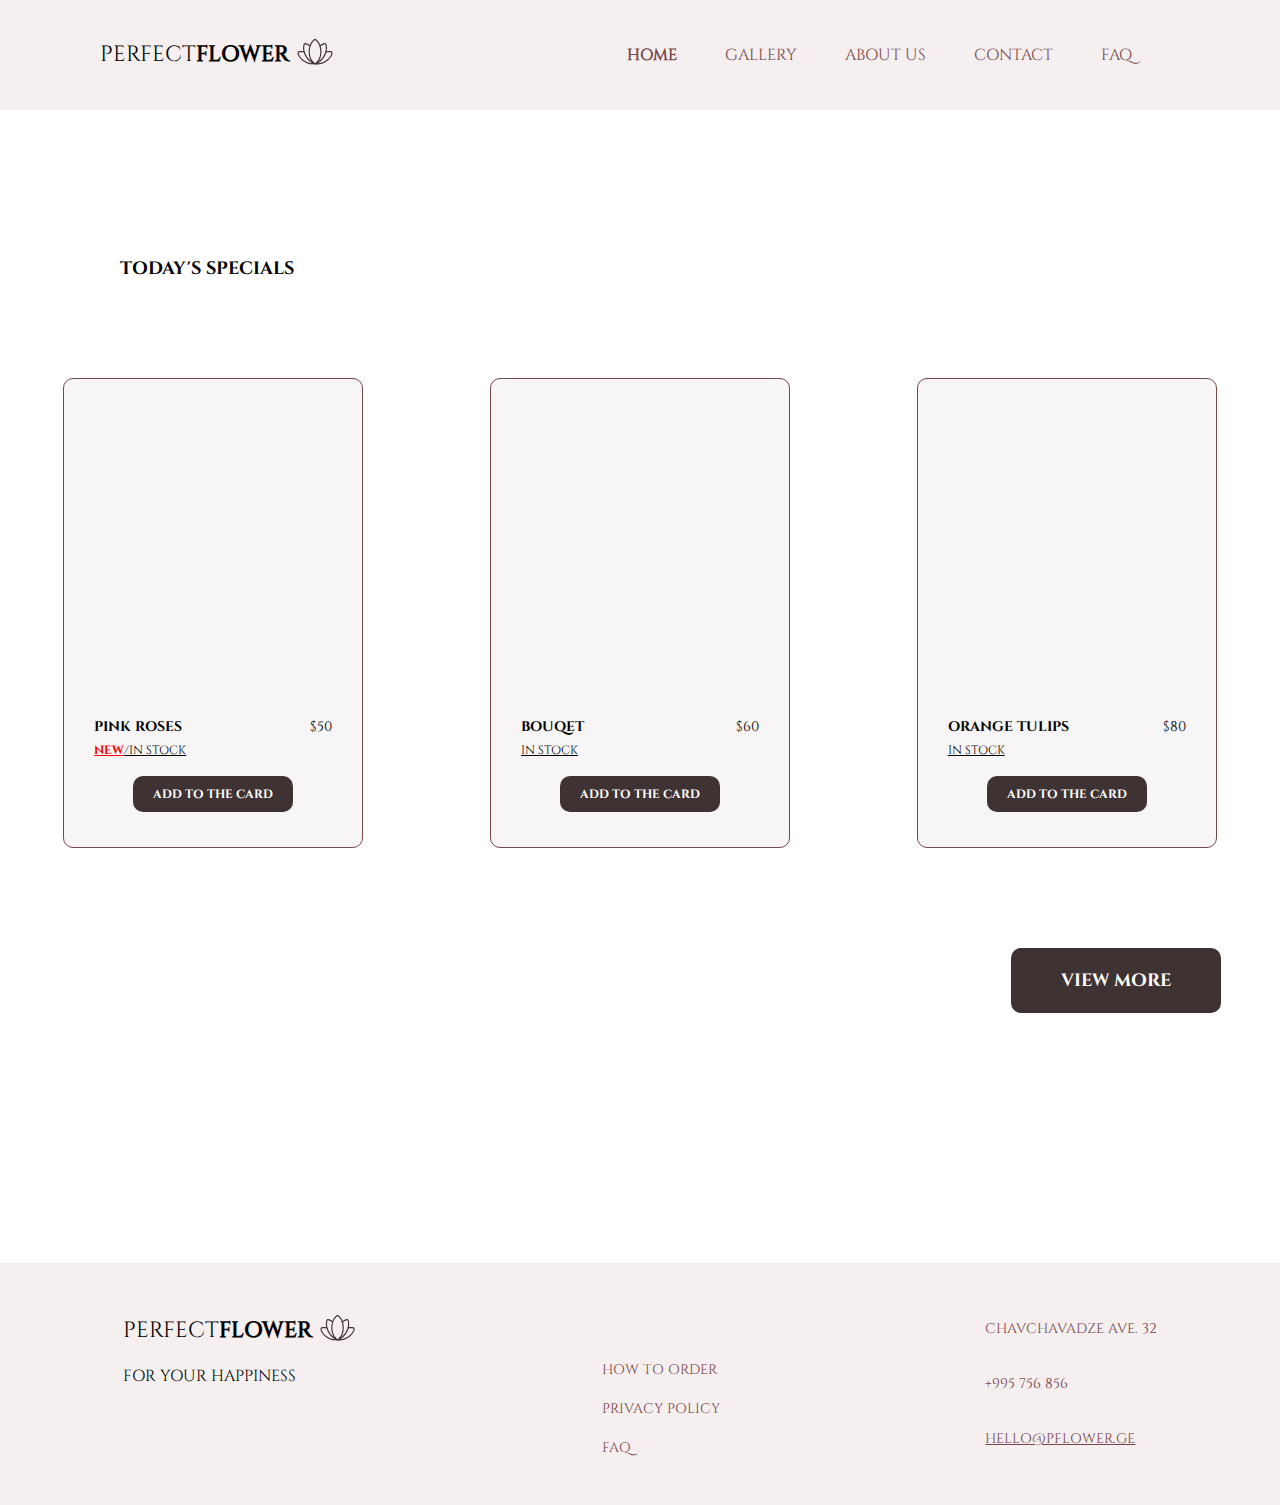
==== index.html @ 54a95477 "first commit" ====
<!DOCTYPE html>
<html lang="en">

<head>
    <meta charset="UTF-8">
    <meta http-equiv="X-UA-Compatible" content="IE=edge">
    <meta name="viewport" content="width=device-width, initial-scale=1.0">
    <link rel="stylesheet" href="CSS/reset.css">
    <link rel="stylesheet" href="CSS/styles.css">
    <title>HOME</title>
</head>

<body>
    <header>
        <nav class="logo">
            <a href="index.html" class="logo_1">
                PERFECT
            </a>
            <a href="index.html" class="logo_2">
                FLOWER
            </a>
            <a href="index.html"><img class="logo_img" src="images/logo_flower.svg" alt="logo flower"></a>
        </nav>
        <nav class="navigation_1">
            <ul class="header_ul">
                <li class="active">
                    <a href="index.html">HOME</a>
                </li>
                <li class="gallery">
                    <a href="gallery.html">GALLERY</a>
                </li>
                <li class="about">
                    <a href="about.html">ABOUT US</a>
                </li>
                <li class="contact">
                    <a href="contact.html">CONTACT</a>
                </li>
                <li class="faq">
                    <a href="faq.html">FAQ</a>
                </li>
                <li class="profile">
                    <a href=""><img src="images/profile.svg" alt=""></a>
                </li>
            </ul>
        </nav>
    </header>
    <main>
        <div class="home_headline">
            <h1 class="headline">
                TODAY'S SPECIALS
            </h1>
        </div>
        <div class="cards">
            <div class="card_1">
                <img src="images/card_1_img.png" alt="">
                <div class="title_price">
                    <h3 class="card_1_title">
                        PINK ROSES
                    </h3>
                    <p class="price">
                        $50
                    </p>
                </div>
                <div class="quantity">
                    <p class="new">
                        NEW
                    </p>
                    <p class="stock">
                        /in stock
                    </p>
                </div>
                <button class="card_button">
                    add to the card
                </button>
            </div>
            <div class="card_1">
                <img src="images/card_2_img.png" alt="">
                <div class="title_price">
                    <h3 class="card_1_title">
                        bouqet                    
                    </h3>
                    <p class="price">
                        $60
                    </p>
                </div>
                <div class="quantity">
                    <p class="stock">
                        in stock
                    </p>
                </div>
                <button class="card_button">
                    add to the card
                </button>
            </div>
            <div class="card_1">
                <img src="images/card_3_img.png" alt="">
                <div class="title_price">
                    <h3 class="card_1_title">
                        ORANGE TULIPS
                    </h3>
                    <p class="price">
                        $80
                    </p>
                </div>
                <div class="quantity">
                    <p class="stock">
                        in stock
                    </p>
                </div>
                <button class="card_button">
                    add to the card
                </button>
            </div>
        </div>
        <button class="low_button">
            VIEW MORE
        </button>
    </main>
    <footer>
        <div class="footer_nav">
            <nav class="logo">
                <a href="index.html" class="logo_1">
                    PERFECT
                </a>
                <a href="index.html" class="logo_2">
                    FLOWER
                </a>
                <a href="index.html"><img class="logo_img" src="images/logo_flower.svg" alt="logo_flower"></a>
            </nav>
            <p class="footer_text">
                for your happiness
            </p>
            <nav class="webs">
                <ul>
                    <li>
                        <a href="https://www.instagram.com/"><img src="Images/instagram.svg" alt=""></a>
                    </li>
                    <li>
                        <a href="https://www.facebook.com/"><img src="Images/facebook.svg" alt=""></a>
                    </li>
                    <li>
                        <a href="https://www.linkedin.com/"><img src="Images/linkedin.svg" alt=""></a>
                    </li>
                </ul>
            </nav>
        </div>
        <div class="help">
            <a href="#">how to order</a>
            <a href="#">privacy policy</a>
            <a href="faq.html">faq</a>
        </div>
        <div class="footer_contact">
            <div>
                <img src="Images/location.svg" alt="">
                <p>
                    Chavchavadze ave. 32
                </p>
            </div>
            <div>
                <img src="Images/phone-call.svg" alt="">
                <p>
                    +995 756 856
                </p>
            </div>
            <div>
                <img src="Images/email-.svg" alt="">
                <a class="email" href="">
                    hello@pflower.ge
                </a>
            </div>
        </div>
    </footer>
</body>
    <script src="JS/scripts.js">
    </script>

</html>
---- CSS/styles.css ----
header{
    padding-left: 100px;
    padding-right: 100px;
    height: 110px;
    display: flex;
    justify-content: space-between;
    align-items: center;
    background-color: #F5EFEF;
}

.navigation_1{
    color: #75464A;
    font-family: 'cinzel_regular';
}


.navigation_1 ul li:not(:last-child){
    margin-right: 48px;
    font-size: 16px;
    display: flex;
    align-items: center;
}

.header_ul{
    display: flex;
    justify-content: space-between;
    font-size: 18px;
}

.logo{
    height: 35px;
    font-size: 22px;
    display: flex;
    align-items: center;
}

.logo_1{
    display: inline-block;
    font-family: 'cinzel_regular';
}
.logo_2{
    display: inline-block;
    font-family: 'cinzel_black';
    font-weight: 900;
    margin-right: 7px;
}

.logo_img{
    height: 40px;
    display: inline-flex;
}

.home_headline{
    margin-top: 150px;
    margin-left: 120px;
}

.headline{
    font-family: 'cinzel_bold';
    font-size: 18px;
}

.cards{
    display:flex;
    justify-content: space-around;
    margin-top: 100px;
    text-transform:uppercase;
}

.cards img{
    height: 300px;
    margin-top: 7%;
    align-self: center;
}

.card_1{
    height: 470px;
    width: 300px;
    background-color: #F7F5F5;;
    border: 1px solid #75464A;
    border-radius: 10px;
    display: flex;
    flex-direction: column;
}


.title_price{
    margin-top: 20px;
    margin-left: 30px;
    margin-right: 30px;
    display: flex;
    justify-content: space-between;
}

.card_1_title{
    font-size: 14px;
    font-family: 'cinzel_bold';
}

.price{
    font-family: 'cinzel_regular';
    font-size: 14px;
}



.quantity{
    display: flex;
    margin-top: 10px;
    margin-left: 30px;
    margin-right: 30px;
    font-size: 12px;
}

.new{
    color: #FF0000;
    text-decoration: underline;
    font-family: 'cinzel_bold';
}


.stock{
    text-decoration: underline;
    font-family: 'cinzel_regular';
}


.card_button{
    font-size: 12px;
    border-radius: 10px;
    padding: 10px 20px;
    text-transform:uppercase;
    background-color: #3F3232;
    color: white;
    font-family: 'cinzel_bold';
    margin-top: 20px;
    align-self: center;
    border: 0px;
}

.low_button{
    text-transform: uppercase;
    font-size: 18px;
    color: #ffff;
    border: 0px;
    border-radius: 10px;
    background-color: #3F3232;
    font-family: 'cinzel_bold';
    padding: 20px 50px;
    margin-top: 100px;
    margin-left: 79%;
}







footer{
    margin-top: 250px;
    display: flex;
    justify-content: space-around;
    text-transform: uppercase;
    background-color: #F5EFEF;
}

.footer_nav{
    margin-top: 50px;
}

.footer_text{
    margin-top: 20px;
    font-size: 16px;
    font-family: 'cinzel_regular';
}

.webs{
    margin-top: 50px;
}

.webs ul{
    display: flex;
    justify-content: space-between;
    width: 150px;
}

.webs ul li img{
    height: 30px;
}


.help{
    margin-top: 100px;
    margin-bottom: 50px;
    font-family: 'cinzel_regular';
    font-size: 14px;
    color: #75464A;
    display: flex;
    flex-direction: column;
}


.help :not(:first-child){
    margin-top: 25px;
}

.footer_contact{
    font-family: 'cinzel_regular';
    font-size: 14px;
    color: #75464A;
    display: flex;
    justify-content: center;
    flex-direction: column;
}


.footer_contact div{
    display: flex;
    align-items: center;
}

.footer_contact div:not(:first-child){
    margin-top: 30px;
}
.footer_contact img{
    height: 25px;
    margin-right: 20px;
}

.email{
    text-decoration: underline;
}

.active{
    font-weight: bold;
}



































@font-face {
    font-family: 'cinzel_medium';
    src: url(../fonts/Cinzel-Medium.ttf);
}
@font-face {
    font-family: 'cinzel_black';
    src: url(../fonts/Cinzel-Medium.ttf);
}
@font-face {
    font-family: 'cinzel_medium';
    src: url(../fonts/Cinzel-Black.ttf);
}
@font-face {
    font-family: 'cinzel_regular';
    src: url(../fonts/Cinzel-Regular.ttf);
}
@font-face {
    font-family: 'cinzel_bold';
    src: url(../fonts/Cinzel-Bold.ttf);
}
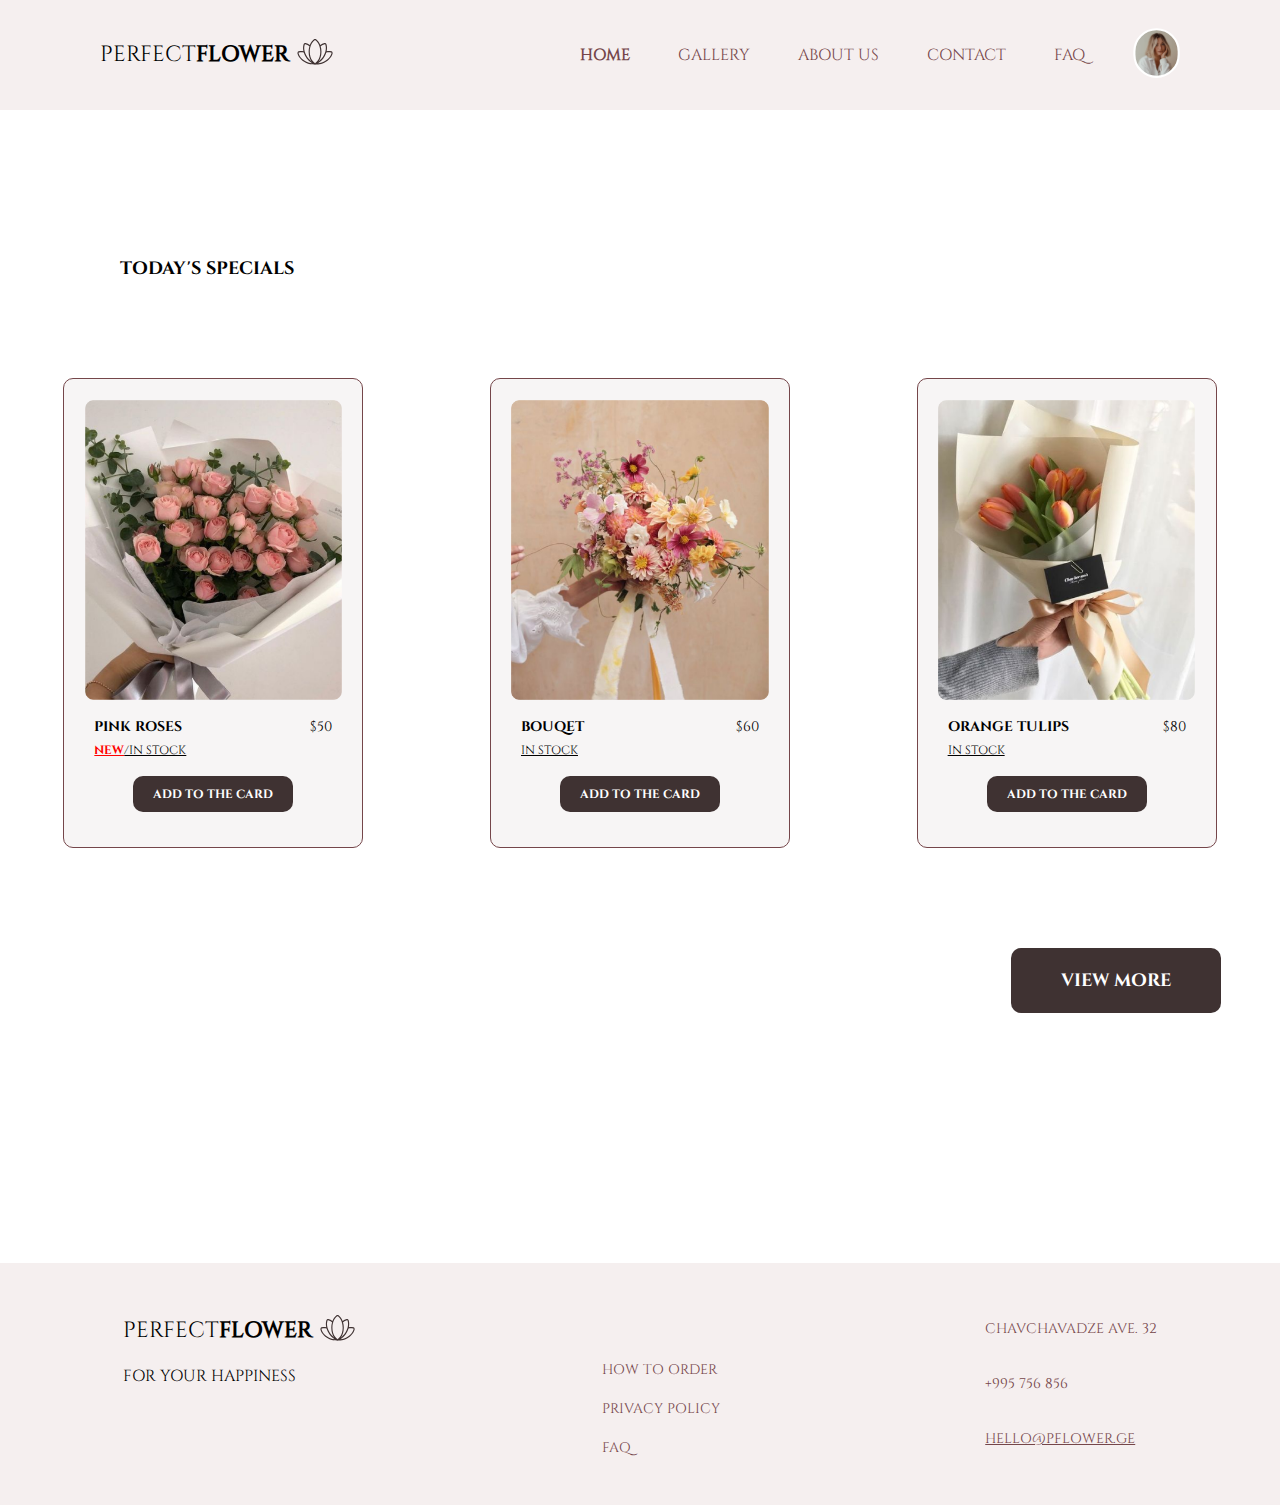
==== commit 53de3e7c: "added images" ====
--- a/index.html
+++ b/index.html
@@ -39,7 +39,7 @@
                     <a href="faq.html">FAQ</a>
                 </li>
                 <li class="profile">
-                    <a href=""><img src="images/profile.svg" alt=""></a>
+                    <a href=""><img src="images/profile.svg" alt="profile picture"></a>
                 </li>
             </ul>
         </nav>
@@ -163,7 +163,7 @@
                 </p>
             </div>
             <div>
-                <img src="Images/email-.svg" alt="">
+                <img src="Images/email.svg" alt="">
                 <a class="email" href="">
                     hello@pflower.ge
                 </a>
--- a/CSS/styles.css
+++ b/CSS/styles.css
@@ -48,6 +48,10 @@
 .logo_img{
     height: 40px;
     display: inline-flex;
+}
+
+.profile img{
+    height: 50px;
 }
 
 .home_headline{
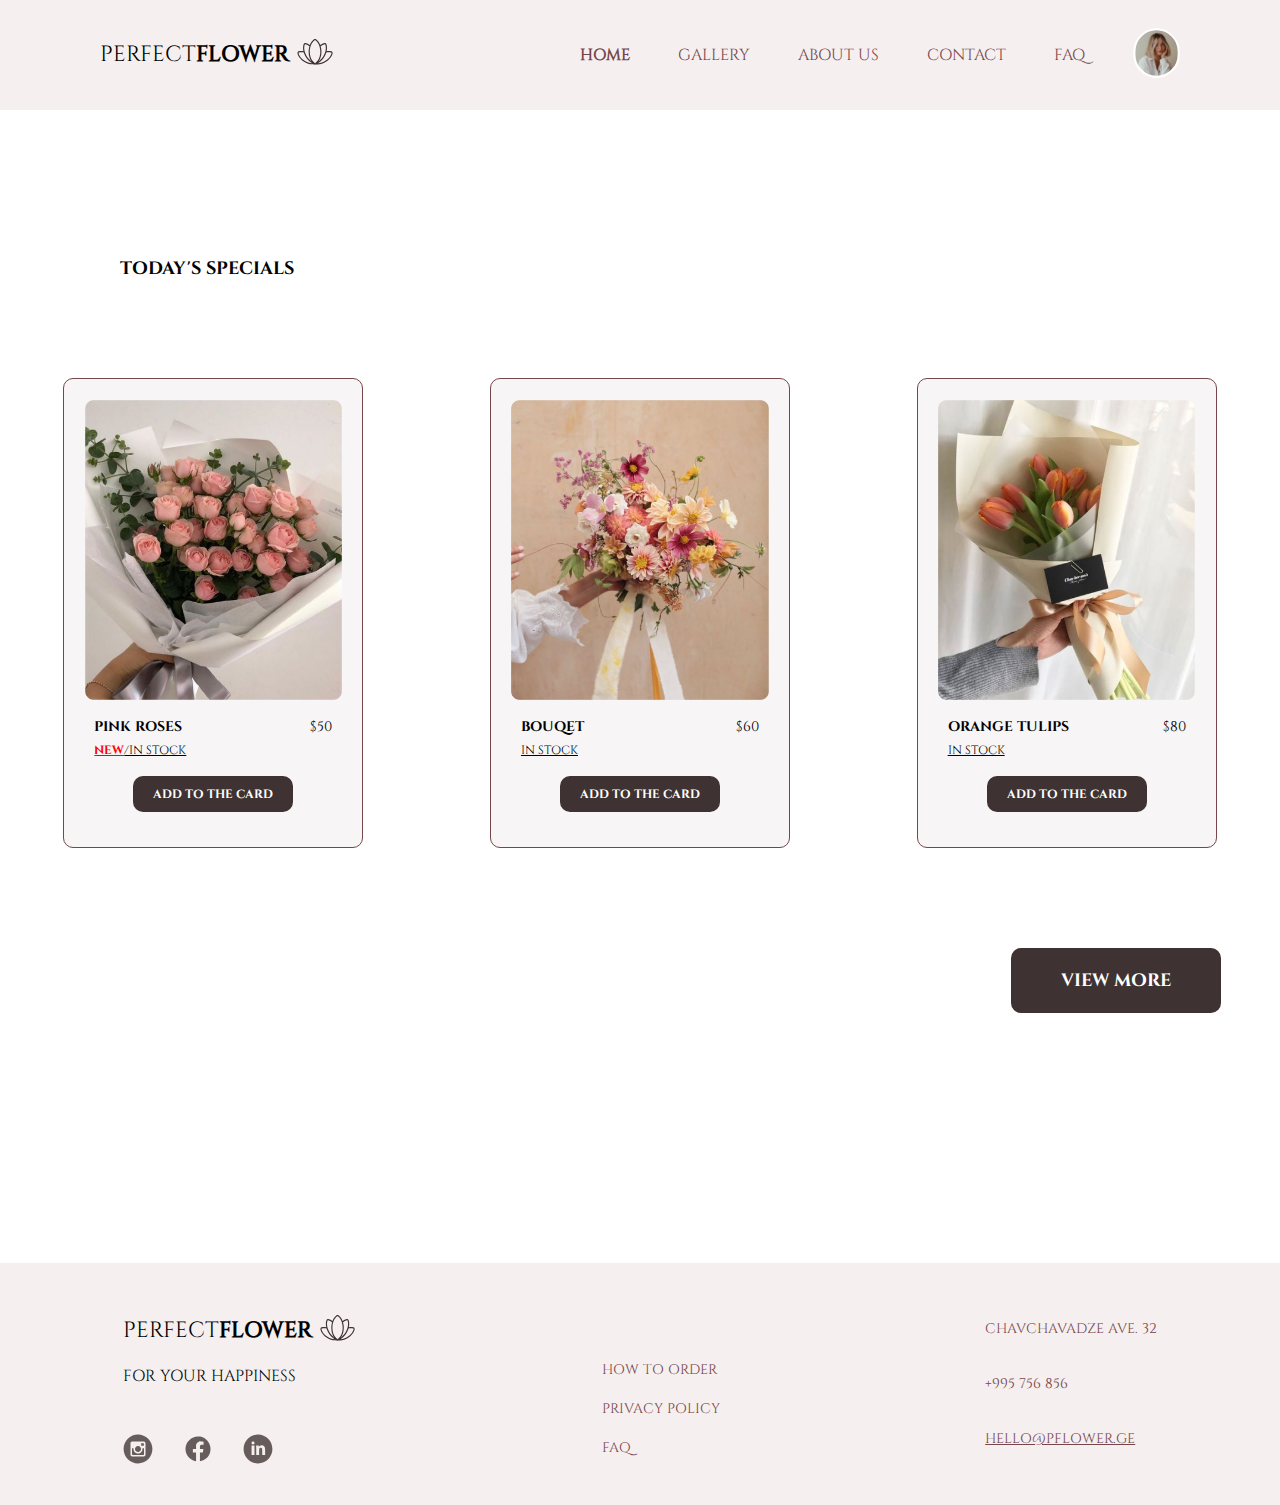
==== commit 98c11b24: "Add files via upload" ====
--- a/index.html
+++ b/index.html
@@ -1,177 +1,177 @@
-<!DOCTYPE html>
-<html lang="en">
-
-<head>
-    <meta charset="UTF-8">
-    <meta http-equiv="X-UA-Compatible" content="IE=edge">
-    <meta name="viewport" content="width=device-width, initial-scale=1.0">
-    <link rel="stylesheet" href="CSS/reset.css">
-    <link rel="stylesheet" href="CSS/styles.css">
-    <title>HOME</title>
-</head>
-
-<body>
-    <header>
-        <nav class="logo">
-            <a href="index.html" class="logo_1">
-                PERFECT
-            </a>
-            <a href="index.html" class="logo_2">
-                FLOWER
-            </a>
-            <a href="index.html"><img class="logo_img" src="images/logo_flower.svg" alt="logo flower"></a>
-        </nav>
-        <nav class="navigation_1">
-            <ul class="header_ul">
-                <li class="active">
-                    <a href="index.html">HOME</a>
-                </li>
-                <li class="gallery">
-                    <a href="gallery.html">GALLERY</a>
-                </li>
-                <li class="about">
-                    <a href="about.html">ABOUT US</a>
-                </li>
-                <li class="contact">
-                    <a href="contact.html">CONTACT</a>
-                </li>
-                <li class="faq">
-                    <a href="faq.html">FAQ</a>
-                </li>
-                <li class="profile">
-                    <a href=""><img src="images/profile.svg" alt="profile picture"></a>
-                </li>
-            </ul>
-        </nav>
-    </header>
-    <main>
-        <div class="home_headline">
-            <h1 class="headline">
-                TODAY'S SPECIALS
-            </h1>
-        </div>
-        <div class="cards">
-            <div class="card_1">
-                <img src="images/card_1_img.png" alt="">
-                <div class="title_price">
-                    <h3 class="card_1_title">
-                        PINK ROSES
-                    </h3>
-                    <p class="price">
-                        $50
-                    </p>
-                </div>
-                <div class="quantity">
-                    <p class="new">
-                        NEW
-                    </p>
-                    <p class="stock">
-                        /in stock
-                    </p>
-                </div>
-                <button class="card_button">
-                    add to the card
-                </button>
-            </div>
-            <div class="card_1">
-                <img src="images/card_2_img.png" alt="">
-                <div class="title_price">
-                    <h3 class="card_1_title">
-                        bouqet                    
-                    </h3>
-                    <p class="price">
-                        $60
-                    </p>
-                </div>
-                <div class="quantity">
-                    <p class="stock">
-                        in stock
-                    </p>
-                </div>
-                <button class="card_button">
-                    add to the card
-                </button>
-            </div>
-            <div class="card_1">
-                <img src="images/card_3_img.png" alt="">
-                <div class="title_price">
-                    <h3 class="card_1_title">
-                        ORANGE TULIPS
-                    </h3>
-                    <p class="price">
-                        $80
-                    </p>
-                </div>
-                <div class="quantity">
-                    <p class="stock">
-                        in stock
-                    </p>
-                </div>
-                <button class="card_button">
-                    add to the card
-                </button>
-            </div>
-        </div>
-        <button class="low_button">
-            VIEW MORE
-        </button>
-    </main>
-    <footer>
-        <div class="footer_nav">
-            <nav class="logo">
-                <a href="index.html" class="logo_1">
-                    PERFECT
-                </a>
-                <a href="index.html" class="logo_2">
-                    FLOWER
-                </a>
-                <a href="index.html"><img class="logo_img" src="images/logo_flower.svg" alt="logo_flower"></a>
-            </nav>
-            <p class="footer_text">
-                for your happiness
-            </p>
-            <nav class="webs">
-                <ul>
-                    <li>
-                        <a href="https://www.instagram.com/"><img src="Images/instagram.svg" alt=""></a>
-                    </li>
-                    <li>
-                        <a href="https://www.facebook.com/"><img src="Images/facebook.svg" alt=""></a>
-                    </li>
-                    <li>
-                        <a href="https://www.linkedin.com/"><img src="Images/linkedin.svg" alt=""></a>
-                    </li>
-                </ul>
-            </nav>
-        </div>
-        <div class="help">
-            <a href="#">how to order</a>
-            <a href="#">privacy policy</a>
-            <a href="faq.html">faq</a>
-        </div>
-        <div class="footer_contact">
-            <div>
-                <img src="Images/location.svg" alt="">
-                <p>
-                    Chavchavadze ave. 32
-                </p>
-            </div>
-            <div>
-                <img src="Images/phone-call.svg" alt="">
-                <p>
-                    +995 756 856
-                </p>
-            </div>
-            <div>
-                <img src="Images/email.svg" alt="">
-                <a class="email" href="">
-                    hello@pflower.ge
-                </a>
-            </div>
-        </div>
-    </footer>
-</body>
-    <script src="JS/scripts.js">
-    </script>
-
+<!DOCTYPE html>
+<html lang="en">
+
+<head>
+    <meta charset="UTF-8">
+    <meta http-equiv="X-UA-Compatible" content="IE=edge">
+    <meta name="viewport" content="width=device-width, initial-scale=1.0">
+    <link rel="stylesheet" href="CSS/reset.css">
+    <link rel="stylesheet" href="CSS/styles.css">
+    <title>HOME</title>
+</head>
+
+<body>
+    <header>
+        <nav class="logo">
+            <a href="index.html" class="logo_1">
+                PERFECT
+            </a>
+            <a href="index.html" class="logo_2">
+                FLOWER
+            </a>
+            <a href="index.html"><img class="logo_img" src="images/logo_flower.svg" alt="logo flower"></a>
+        </nav>
+        <nav class="navigation_1">
+            <ul class="header_ul">
+                <li class="active">
+                    <a href="index.html">HOME</a>
+                </li>
+                <li class="gallery">
+                    <a href="gallery.html">GALLERY</a>
+                </li>
+                <li class="about">
+                    <a href="about.html">ABOUT US</a>
+                </li>
+                <li class="contact">
+                    <a href="contact.html">CONTACT</a>
+                </li>
+                <li class="faq">
+                    <a href="faq.html">FAQ</a>
+                </li>
+                <li class="profile">
+                    <a href=""><img src="images/profile.svg" alt="profile picture"></a>
+                </li>
+            </ul>
+        </nav>
+    </header>
+    <main>
+        <div class="home_headline">
+            <h1 class="headline">
+                TODAY'S SPECIALS
+            </h1>
+        </div>
+        <div class="cards">
+            <div class="card_1">
+                <img src="images/card_1_img.png" alt="">
+                <div class="title_price">
+                    <h3 class="card_1_title">
+                        PINK ROSES
+                    </h3>
+                    <p class="price">
+                        $50
+                    </p>
+                </div>
+                <div class="quantity">
+                    <p class="new">
+                        NEW
+                    </p>
+                    <p class="stock">
+                        /in stock
+                    </p>
+                </div>
+                <button class="card_button">
+                    add to the card
+                </button>
+            </div>
+            <div class="card_1">
+                <img src="images/card_2_img.png" alt="">
+                <div class="title_price">
+                    <h3 class="card_1_title">
+                        bouqet                    
+                    </h3>
+                    <p class="price">
+                        $60
+                    </p>
+                </div>
+                <div class="quantity">
+                    <p class="stock">
+                        in stock
+                    </p>
+                </div>
+                <button class="card_button">
+                    add to the card
+                </button>
+            </div>
+            <div class="card_1">
+                <img src="images/card_3_img.png" alt="">
+                <div class="title_price">
+                    <h3 class="card_1_title">
+                        ORANGE TULIPS
+                    </h3>
+                    <p class="price">
+                        $80
+                    </p>
+                </div>
+                <div class="quantity">
+                    <p class="stock">
+                        in stock
+                    </p>
+                </div>
+                <button class="card_button">
+                    add to the card
+                </button>
+            </div>
+        </div>
+        <button class="low_button">
+            VIEW MORE
+        </button>
+    </main>
+    <footer>
+        <div class="footer_nav">
+            <nav class="logo">
+                <a href="index.html" class="logo_1">
+                    PERFECT
+                </a>
+                <a href="index.html" class="logo_2">
+                    FLOWER
+                </a>
+                <a href="index.html"><img class="logo_img" src="images/logo_flower.svg" alt="logo_flower"></a>
+            </nav>
+            <p class="footer_text">
+                for your happiness
+            </p>
+            <nav class="webs">
+                <ul>
+                    <li>
+                        <a href="https://www.instagram.com/"><img src="images/instagram.svg" alt=""></a>
+                    </li>
+                    <li>
+                        <a href="https://www.facebook.com/"><img src="images/facebook.svg" alt=""></a>
+                    </li>
+                    <li>
+                        <a href="https://www.linkedin.com/"><img src="images/linkedin.svg" alt=""></a>
+                    </li>
+                </ul>
+            </nav>
+        </div>
+        <div class="help">
+            <a href="#">how to order</a>
+            <a href="#">privacy policy</a>
+            <a href="faq.html">faq</a>
+        </div>
+        <div class="footer_contact">
+            <div>
+                <img src="Images/location.svg" alt="">
+                <p>
+                    Chavchavadze ave. 32
+                </p>
+            </div>
+            <div>
+                <img src="Images/phone-call.svg" alt="">
+                <p>
+                    +995 756 856
+                </p>
+            </div>
+            <div>
+                <img src="Images/email.svg" alt="">
+                <a class="email" href="">
+                    hello@pflower.ge
+                </a>
+            </div>
+        </div>
+    </footer>
+</body>
+    <script src="JS/scripts.js">
+    </script>
+
 </html>--- a/CSS/styles.css
+++ b/CSS/styles.css
@@ -1,296 +1,296 @@
-header{
-    padding-left: 100px;
-    padding-right: 100px;
-    height: 110px;
-    display: flex;
-    justify-content: space-between;
-    align-items: center;
-    background-color: #F5EFEF;
-}
-
-.navigation_1{
-    color: #75464A;
-    font-family: 'cinzel_regular';
-}
-
-
-.navigation_1 ul li:not(:last-child){
-    margin-right: 48px;
-    font-size: 16px;
-    display: flex;
-    align-items: center;
-}
-
-.header_ul{
-    display: flex;
-    justify-content: space-between;
-    font-size: 18px;
-}
-
-.logo{
-    height: 35px;
-    font-size: 22px;
-    display: flex;
-    align-items: center;
-}
-
-.logo_1{
-    display: inline-block;
-    font-family: 'cinzel_regular';
-}
-.logo_2{
-    display: inline-block;
-    font-family: 'cinzel_black';
-    font-weight: 900;
-    margin-right: 7px;
-}
-
-.logo_img{
-    height: 40px;
-    display: inline-flex;
-}
-
-.profile img{
-    height: 50px;
-}
-
-.home_headline{
-    margin-top: 150px;
-    margin-left: 120px;
-}
-
-.headline{
-    font-family: 'cinzel_bold';
-    font-size: 18px;
-}
-
-.cards{
-    display:flex;
-    justify-content: space-around;
-    margin-top: 100px;
-    text-transform:uppercase;
-}
-
-.cards img{
-    height: 300px;
-    margin-top: 7%;
-    align-self: center;
-}
-
-.card_1{
-    height: 470px;
-    width: 300px;
-    background-color: #F7F5F5;;
-    border: 1px solid #75464A;
-    border-radius: 10px;
-    display: flex;
-    flex-direction: column;
-}
-
-
-.title_price{
-    margin-top: 20px;
-    margin-left: 30px;
-    margin-right: 30px;
-    display: flex;
-    justify-content: space-between;
-}
-
-.card_1_title{
-    font-size: 14px;
-    font-family: 'cinzel_bold';
-}
-
-.price{
-    font-family: 'cinzel_regular';
-    font-size: 14px;
-}
-
-
-
-.quantity{
-    display: flex;
-    margin-top: 10px;
-    margin-left: 30px;
-    margin-right: 30px;
-    font-size: 12px;
-}
-
-.new{
-    color: #FF0000;
-    text-decoration: underline;
-    font-family: 'cinzel_bold';
-}
-
-
-.stock{
-    text-decoration: underline;
-    font-family: 'cinzel_regular';
-}
-
-
-.card_button{
-    font-size: 12px;
-    border-radius: 10px;
-    padding: 10px 20px;
-    text-transform:uppercase;
-    background-color: #3F3232;
-    color: white;
-    font-family: 'cinzel_bold';
-    margin-top: 20px;
-    align-self: center;
-    border: 0px;
-}
-
-.low_button{
-    text-transform: uppercase;
-    font-size: 18px;
-    color: #ffff;
-    border: 0px;
-    border-radius: 10px;
-    background-color: #3F3232;
-    font-family: 'cinzel_bold';
-    padding: 20px 50px;
-    margin-top: 100px;
-    margin-left: 79%;
-}
-
-
-
-
-
-
-
-footer{
-    margin-top: 250px;
-    display: flex;
-    justify-content: space-around;
-    text-transform: uppercase;
-    background-color: #F5EFEF;
-}
-
-.footer_nav{
-    margin-top: 50px;
-}
-
-.footer_text{
-    margin-top: 20px;
-    font-size: 16px;
-    font-family: 'cinzel_regular';
-}
-
-.webs{
-    margin-top: 50px;
-}
-
-.webs ul{
-    display: flex;
-    justify-content: space-between;
-    width: 150px;
-}
-
-.webs ul li img{
-    height: 30px;
-}
-
-
-.help{
-    margin-top: 100px;
-    margin-bottom: 50px;
-    font-family: 'cinzel_regular';
-    font-size: 14px;
-    color: #75464A;
-    display: flex;
-    flex-direction: column;
-}
-
-
-.help :not(:first-child){
-    margin-top: 25px;
-}
-
-.footer_contact{
-    font-family: 'cinzel_regular';
-    font-size: 14px;
-    color: #75464A;
-    display: flex;
-    justify-content: center;
-    flex-direction: column;
-}
-
-
-.footer_contact div{
-    display: flex;
-    align-items: center;
-}
-
-.footer_contact div:not(:first-child){
-    margin-top: 30px;
-}
-.footer_contact img{
-    height: 25px;
-    margin-right: 20px;
-}
-
-.email{
-    text-decoration: underline;
-}
-
-.active{
-    font-weight: bold;
-}
-
-
-
-
-
-
-
-
-
-
-
-
-
-
-
-
-
-
-
-
-
-
-
-
-
-
-
-
-
-
-
-
-
-
-
-@font-face {
-    font-family: 'cinzel_medium';
-    src: url(../fonts/Cinzel-Medium.ttf);
-}
-@font-face {
-    font-family: 'cinzel_black';
-    src: url(../fonts/Cinzel-Medium.ttf);
-}
-@font-face {
-    font-family: 'cinzel_medium';
-    src: url(../fonts/Cinzel-Black.ttf);
-}
-@font-face {
-    font-family: 'cinzel_regular';
-    src: url(../fonts/Cinzel-Regular.ttf);
-}
-@font-face {
-    font-family: 'cinzel_bold';
-    src: url(../fonts/Cinzel-Bold.ttf);
+header{
+    padding-left: 100px;
+    padding-right: 100px;
+    height: 110px;
+    display: flex;
+    justify-content: space-between;
+    align-items: center;
+    background-color: #F5EFEF;
+}
+
+.navigation_1{
+    color: #75464A;
+    font-family: 'cinzel_regular';
+}
+
+
+.navigation_1 ul li:not(:last-child){
+    margin-right: 48px;
+    font-size: 16px;
+    display: flex;
+    align-items: center;
+}
+
+.header_ul{
+    display: flex;
+    justify-content: space-between;
+    font-size: 18px;
+}
+
+.logo{
+    height: 35px;
+    font-size: 22px;
+    display: flex;
+    align-items: center;
+}
+
+.logo_1{
+    display: inline-block;
+    font-family: 'cinzel_regular';
+}
+.logo_2{
+    display: inline-block;
+    font-family: 'cinzel_black';
+    font-weight: 900;
+    margin-right: 7px;
+}
+
+.logo_img{
+    height: 40px;
+    display: inline-flex;
+}
+
+.profile a img{
+    height: 50px;
+}
+
+.home_headline{
+    margin-top: 150px;
+    margin-left: 120px;
+}
+
+.headline{
+    font-family: 'cinzel_bold';
+    font-size: 18px;
+}
+
+.cards{
+    display:flex;
+    justify-content: space-around;
+    margin-top: 100px;
+    text-transform:uppercase;
+}
+
+.cards img{
+    height: 300px;
+    margin-top: 7%;
+    align-self: center;
+}
+
+.card_1{
+    height: 470px;
+    width: 300px;
+    background-color: #F7F5F5;;
+    border: 1px solid #75464A;
+    border-radius: 10px;
+    display: flex;
+    flex-direction: column;
+}
+
+
+.title_price{
+    margin-top: 20px;
+    margin-left: 30px;
+    margin-right: 30px;
+    display: flex;
+    justify-content: space-between;
+}
+
+.card_1_title{
+    font-size: 14px;
+    font-family: 'cinzel_bold';
+}
+
+.price{
+    font-family: 'cinzel_regular';
+    font-size: 14px;
+}
+
+
+
+.quantity{
+    display: flex;
+    margin-top: 10px;
+    margin-left: 30px;
+    margin-right: 30px;
+    font-size: 12px;
+}
+
+.new{
+    color: #FF0000;
+    text-decoration: underline;
+    font-family: 'cinzel_bold';
+}
+
+
+.stock{
+    text-decoration: underline;
+    font-family: 'cinzel_regular';
+}
+
+
+.card_button{
+    font-size: 12px;
+    border-radius: 10px;
+    padding: 10px 20px;
+    text-transform:uppercase;
+    background-color: #3F3232;
+    color: white;
+    font-family: 'cinzel_bold';
+    margin-top: 20px;
+    align-self: center;
+    border: 0px;
+}
+
+.low_button{
+    text-transform: uppercase;
+    font-size: 18px;
+    color: #ffff;
+    border: 0px;
+    border-radius: 10px;
+    background-color: #3F3232;
+    font-family: 'cinzel_bold';
+    padding: 20px 50px;
+    margin-top: 100px;
+    margin-left: 79%;
+}
+
+
+
+
+
+
+
+footer{
+    margin-top: 250px;
+    display: flex;
+    justify-content: space-around;
+    text-transform: uppercase;
+    background-color: #F5EFEF;
+}
+
+.footer_nav{
+    margin-top: 50px;
+}
+
+.footer_text{
+    margin-top: 20px;
+    font-size: 16px;
+    font-family: 'cinzel_regular';
+}
+
+.webs{
+    margin-top: 50px;
+}
+
+.webs ul{
+    display: flex;
+    justify-content: space-between;
+    width: 150px;
+}
+
+.webs ul li img{
+    height: 30px;
+}
+
+
+.help{
+    margin-top: 100px;
+    margin-bottom: 50px;
+    font-family: 'cinzel_regular';
+    font-size: 14px;
+    color: #75464A;
+    display: flex;
+    flex-direction: column;
+}
+
+
+.help :not(:first-child){
+    margin-top: 25px;
+}
+
+.footer_contact{
+    font-family: 'cinzel_regular';
+    font-size: 14px;
+    color: #75464A;
+    display: flex;
+    justify-content: center;
+    flex-direction: column;
+}
+
+
+.footer_contact div{
+    display: flex;
+    align-items: center;
+}
+
+.footer_contact div:not(:first-child){
+    margin-top: 30px;
+}
+.footer_contact img{
+    height: 25px;
+    margin-right: 20px;
+}
+
+.email{
+    text-decoration: underline;
+}
+
+.active{
+    font-weight: bold;
+}
+
+
+
+
+
+
+
+
+
+
+
+
+
+
+
+
+
+
+
+
+
+
+
+
+
+
+
+
+
+
+
+
+
+
+
+@font-face {
+    font-family: 'cinzel_medium';
+    src: url(../fonts/Cinzel-Medium.ttf);
+}
+@font-face {
+    font-family: 'cinzel_black';
+    src: url(../fonts/Cinzel-Medium.ttf);
+}
+@font-face {
+    font-family: 'cinzel_medium';
+    src: url(../fonts/Cinzel-Black.ttf);
+}
+@font-face {
+    font-family: 'cinzel_regular';
+    src: url(../fonts/Cinzel-Regular.ttf);
+}
+@font-face {
+    font-family: 'cinzel_bold';
+    src: url(../fonts/Cinzel-Bold.ttf);
 }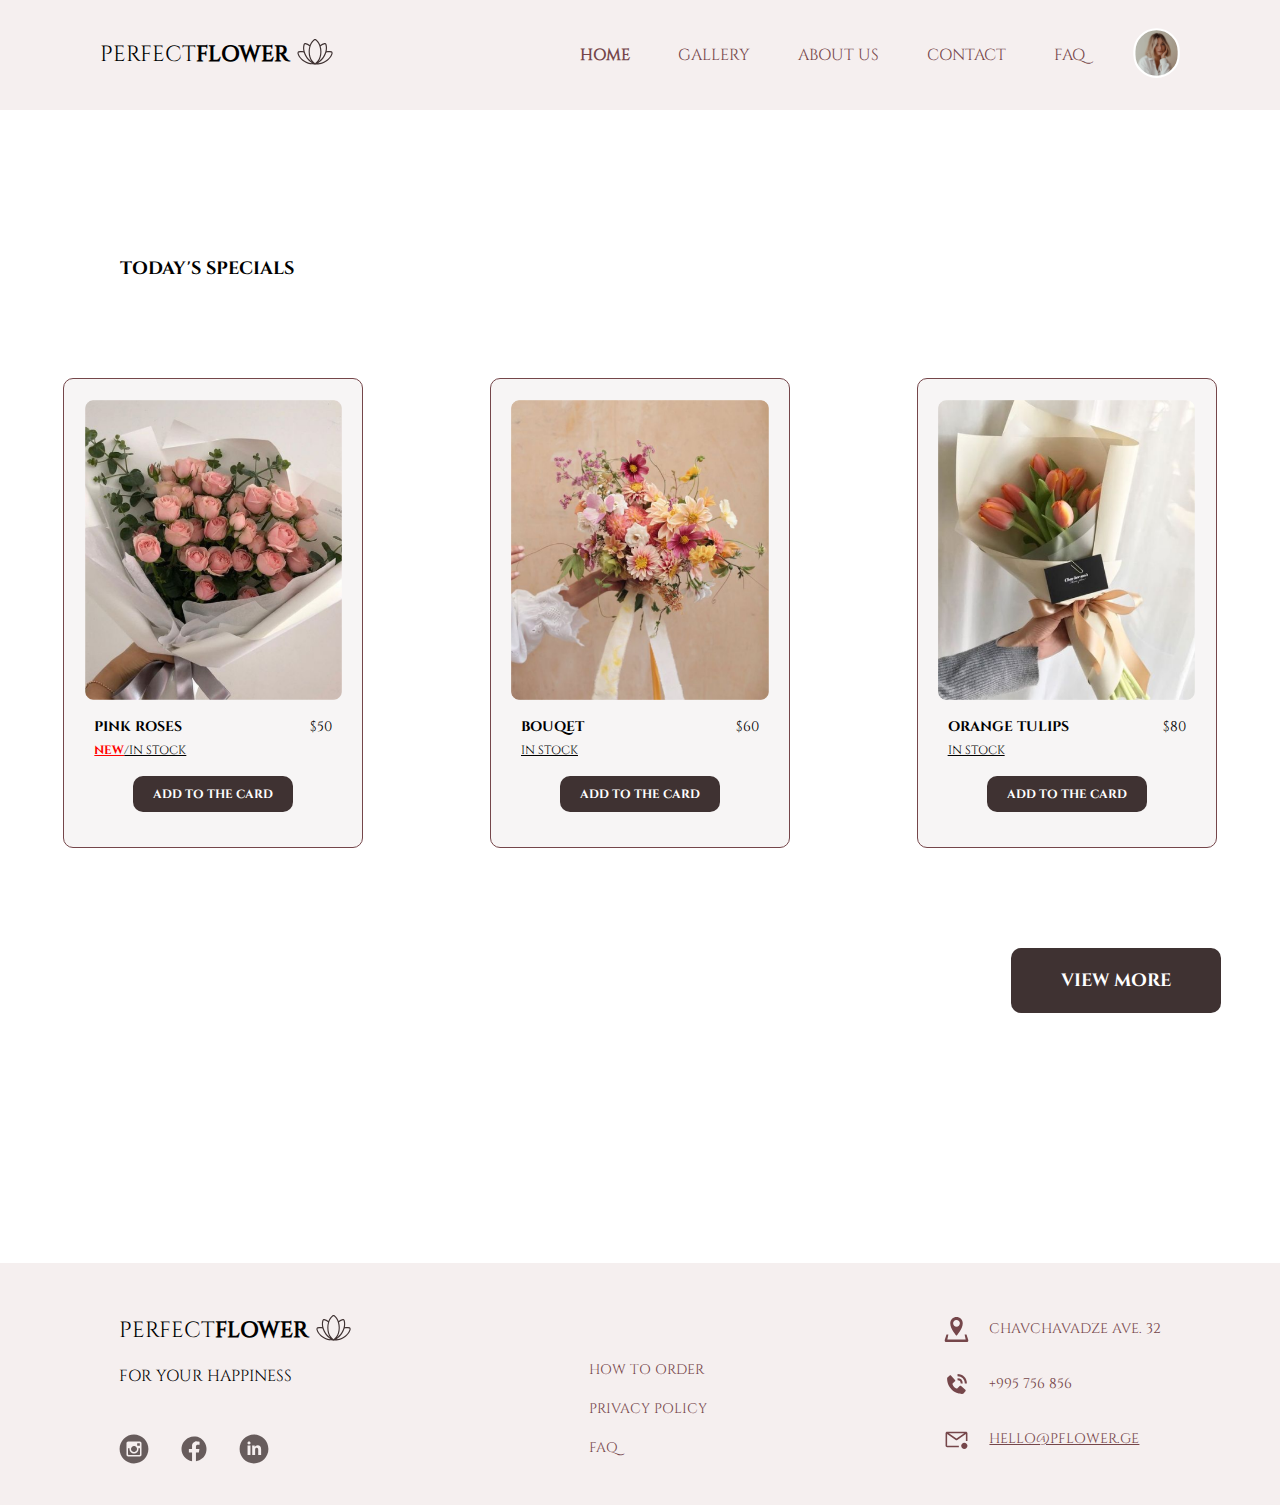
==== commit 9b9aea0b: "Add files via upload" ====
--- a/index.html
+++ b/index.html
@@ -151,19 +151,19 @@
         </div>
         <div class="footer_contact">
             <div>
-                <img src="Images/location.svg" alt="">
+                <img src="images/location.svg" alt="">
                 <p>
                     Chavchavadze ave. 32
                 </p>
             </div>
             <div>
-                <img src="Images/phone-call.svg" alt="">
+                <img src="images/phone-call.svg" alt="">
                 <p>
                     +995 756 856
                 </p>
             </div>
             <div>
-                <img src="Images/email.svg" alt="">
+                <img src="images/email.svg" alt="">
                 <a class="email" href="">
                     hello@pflower.ge
                 </a>
